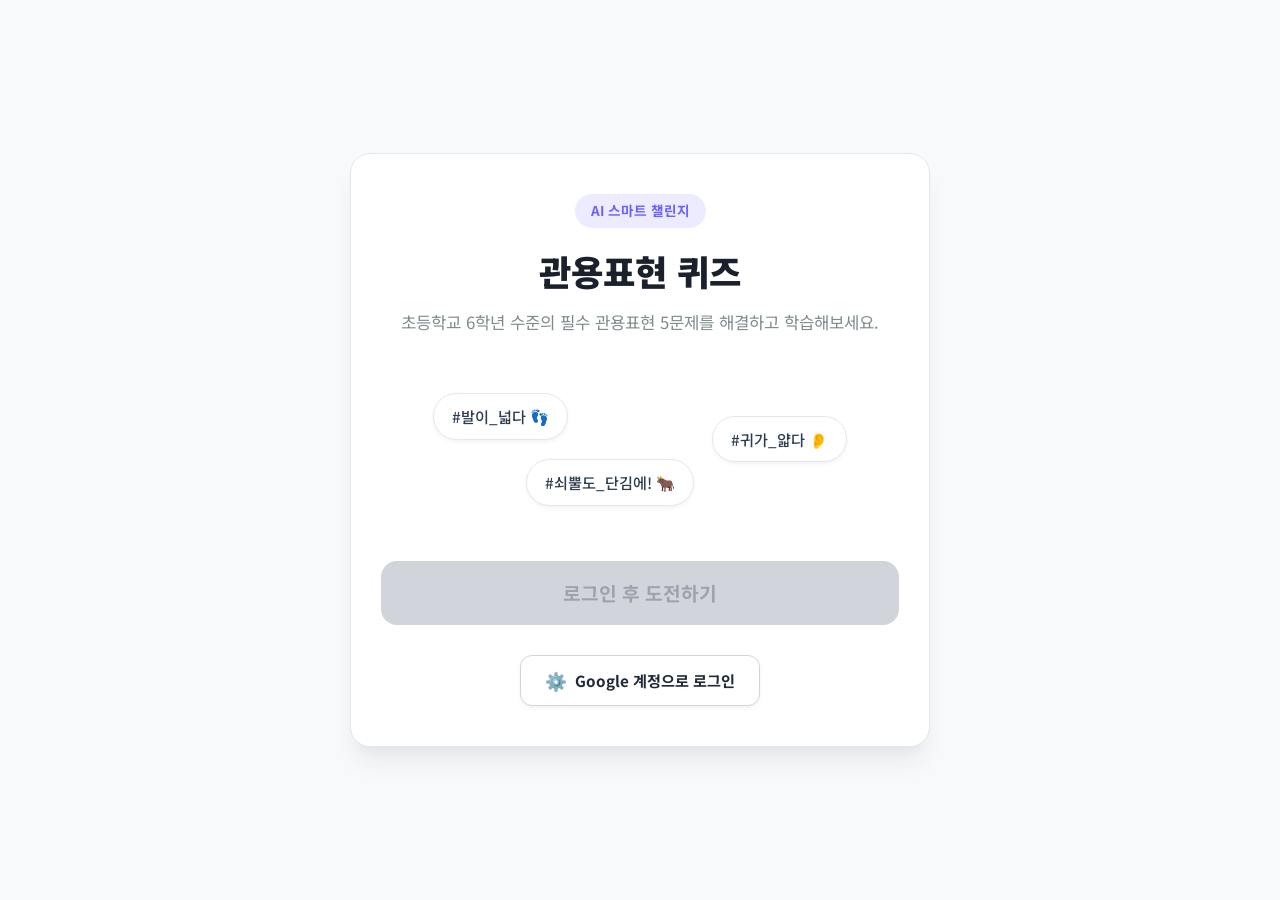
==== index.html @ feeb72b5 "23navucho 관리자 추가 지원 및 인라인 은폐 강제화로 노출 문제 완벽 해결" ====
<!DOCTYPE html>
<html lang="ko">
<head>
  <meta charset="UTF-8">
  <meta name="viewport" content="width=device-width, initial-scale=1.0">
  <title>도전! 초등학교 6학년 관용표현 퀴즈</title>
  <!-- Google Fonts: Inter와 Noto Sans KR 연결 -->
  <link rel="preconnect" href="https://fonts.googleapis.com">
  <link rel="preconnect" href="https://fonts.gstatic.com" crossorigin>
  <link href="https://fonts.googleapis.com/css2?family=Inter:wght@300;400;500;600;700;800;900&family=Noto+Sans+KR:wght@300;400;500;700;900&display=swap" rel="stylesheet">
  <link rel="stylesheet" href="style.css?v=2.0">
  
  <!-- =============================================================
   * Firebase SDK CDN 연결 (Compat 모드 사용으로 정적 JS 연동 최적화)
   * ============================================================= -->
  <script defer src="https://www.gstatic.com/firebasejs/10.8.0/firebase-app-compat.js"></script>
  <script defer src="https://www.gstatic.com/firebasejs/10.8.0/firebase-auth-compat.js"></script>
  <script defer src="https://www.gstatic.com/firebasejs/10.8.0/firebase-firestore-compat.js"></script>
</head>
<body>
  <div class="container">
    <!-- 1. 메인 시작 화면 -->
    <section id="screen-start" class="screen active">
      <div class="card start-card">
        <div class="badge neon-badge">AI 스마트 챌린지</div>
        <h1 class="main-title">
          <span class="gradient-text">관용표현 퀴즈</span>
        </h1>
        <p class="subtitle">초등학교 6학년 수준의 필수 관용표현 5문제를 해결하고 학습해보세요.</p>
        
        <!-- 플로팅 프롬프트 칩 그래픽 -->
        <div class="start-graphic">
          <div class="prompt-chip chip-1">#발이_넓다 👣</div>
          <div class="prompt-chip chip-2">#귀가_얇다 👂</div>
          <div class="prompt-chip chip-3">#쇠뿔도_단김에! 🐂</div>
        </div>
        
        <!-- 로그인 상태에 따라 시작 버튼이 켜집니다 -->
        <button id="btn-start" class="btn btn-primary btn-large" disabled>로그인 후 도전하기</button>

        <!-- [레이아웃 변경] 시작하기 버튼 아래로 이동 및 프리미엄 구조로 보강된 로그인 컨테이너 -->
        <div id="auth-container" class="auth-bar-bottom">
          <div id="user-info" class="user-info-box-premium hidden">
            <div class="user-profile-header">
              <img id="user-photo" src="" alt="프로필 사진" class="profile-img-premium">
              <div class="user-profile-details">
                <span class="user-status-label">인증된 사용자</span>
                <span id="user-name" class="profile-name-premium">사용자명</span>
              </div>
            </div>
            <!-- [추가] 관리자 계정 전용 대시보드 이동 링크 버튼 (인라인 스타일 강제 숨김 처리) -->
            <a href="admin.html" id="btn-admin-link" class="btn btn-admin-premium" style="display: none;">교사용 대시보드 ➡️</a>
            <button id="btn-logout" class="btn btn-logout-premium">로그아웃</button>
          </div>
          <div id="login-box" class="login-box-container">
            <button id="btn-login-google" class="btn btn-google-premium">
              <span class="g-icon">⚙️</span> Google 계정으로 로그인
            </button>
          </div>
        </div>
      </div>
    </section>

    <!-- 2. 퀴즈 풀이 화면 -->
    <section id="screen-quiz" class="screen">
      <div class="quiz-header">
        <div class="progress-container">
          <div class="progress-info">
            <span class="progress-label">진행 상황</span>
            <span id="quiz-progress-text" class="gradient-text">1 / 5</span>
          </div>
          <div class="progress-bar-bg">
            <div id="quiz-progress-fill" class="progress-bar-fill"></div>
          </div>
        </div>
      </div>
      
      <div class="card quiz-card">
        <div class="quiz-question-box">
          <span class="question-number-badge" id="question-number">Q1.</span>
          <h2 id="quiz-question" class="question-text">질문 텍스트가 들어갈 자리입니다.</h2>
        </div>
        <div id="quiz-options" class="options-grid">
          <!-- 자바스크립트로 4지선다 버튼을 생성합니다 -->
        </div>
      </div>
    </section>

    <!-- 3. 결과 화면 -->
    <section id="screen-result" class="screen">
      <div class="card result-card">
        <div class="badge success-badge neon-badge-success">분석 완료</div>
        <h1 class="result-title">나의 종합 점수</h1>
        
        <div class="score-container">
          <div class="score-circle">
            <span id="result-score" class="score-value">0</span>
            <span class="score-max">/ 100</span>
          </div>
        </div>
        
        <p id="result-message" class="result-message">데이터 계산 중...</p>
        
        <!-- 오답 노트 섹션 -->
        <div class="review-section">
          <h3 class="review-title">📝 오답 분석 보고서</h3>
          <div id="review-list" class="review-list">
            <!-- 자바스크립트로 푼 문항 정보(정오답 해설)가 렌더링됩니다 -->
          </div>
        </div>

        <!-- 파이어베이스 데이터베이스 기반 나의 과거 도전 이력 섹션 -->
        <div class="history-section">
          <h3 class="history-title">📊 나의 과거 도전 기록 (최근 5회)</h3>
          <div class="table-container">
            <table class="history-table">
              <thead>
                <tr>
                  <th>도전 날짜</th>
                  <th>맞힌 문제</th>
                  <th>최종 점수</th>
                </tr>
              </thead>
              <tbody id="history-list">
                <!-- 파이어베이스 Firestore에서 가져온 데이터가 동적 추가됩니다 -->
                <tr>
                  <td colspan="3" class="table-empty">로딩 중이거나 기록이 없습니다.</td>
                </tr>
              </tbody>
            </table>
          </div>
        </div>
        
        <div class="button-group">
          <button id="btn-restart" class="btn btn-primary">다시 도전하기</button>
        </div>
      </div>
    </section>
  </div>

  <script defer src="app.js?v=2.0"></script>
</body>
</html>
---- style.css ----
/* -------------------------------------------------------------
 * 1. 디자인 시스템 정의 (원래의 밝고 산뜻한 라이트 테마 변수)
 * ------------------------------------------------------------- */
:root {
  --bg-color: #f8f9fa;
  --card-bg: #ffffff;
  --card-inner: #f1f3f5;
  
  --primary-color: #6c63ff;
  --primary-hover: #5850dd;
  --primary-light: #ecebff;
  
  /* 피드백 컬러 */
  --success-color: #2ecc71;
  --success-light: #eafaf1;
  --error-color: #e74c3c;
  --error-light: #fdedec;
  
  /* 텍스트 및 기본 경계 */
  --text-primary: #2c3e50;
  --text-muted: #7f8c8d;
  --border-color: #e2e8f0;
  --border-hover: #6c63ff;
  
  --font-family: 'Noto Sans KR', -apple-system, BlinkMacSystemFont, "Segoe UI", Roboto, sans-serif;
  --shadow-sm: 0 2px 4px rgba(0, 0, 0, 0.05);
  --shadow-md: 0 10px 15px -3px rgba(108, 99, 255, 0.08), 0 4px 6px -2px rgba(108, 99, 255, 0.04);
  --shadow-lg: 0 20px 25px -5px rgba(0, 0, 0, 0.06), 0 10px 10px -5px rgba(0, 0, 0, 0.03);
  
  --transition-normal: 0.3s cubic-bezier(0.4, 0, 0.2, 1);
  --transition-fast: 0.15s ease;
  --border-radius-lg: 20px;
  --border-radius-md: 12px;
}

/* -------------------------------------------------------------
 * 2. Reset & Base Styles
 * ------------------------------------------------------------- */
* {
  margin: 0;
  padding: 0;
  box-sizing: border-box;
}

body {
  font-family: var(--font-family);
  background-color: var(--bg-color);
  color: var(--text-primary);
  min-height: 100vh;
  display: flex;
  justify-content: center;
  align-items: center;
  padding: 20px;
  line-height: 1.6;
}

.container {
  width: 100%;
  max-width: 580px;
  position: relative;
}

/* -------------------------------------------------------------
 * 3. Screen Control (SPA 전환)
 * ------------------------------------------------------------- */
.screen {
  display: none;
  opacity: 0;
  transform: translateY(15px);
  transition: opacity var(--transition-normal), transform var(--transition-normal);
}

.screen.active {
  display: block;
  opacity: 1;
  transform: translateY(0);
  animation: slideUp 0.5s cubic-bezier(0.16, 1, 0.3, 1) forwards;
}

@keyframes slideUp {
  from {
    opacity: 0;
    transform: translateY(20px);
  }
  to {
    opacity: 1;
    transform: translateY(0);
  }
}

/* -------------------------------------------------------------
 * 4. Card & Badge & Buttons
 * ------------------------------------------------------------- */
.card {
  background: var(--card-bg);
  border-radius: var(--border-radius-lg);
  padding: 40px 30px;
  box-shadow: var(--shadow-lg);
  border: 1px solid var(--border-color);
  text-align: center;
  position: relative;
}

.badge {
  display: inline-block;
  background-color: var(--primary-light);
  color: var(--primary-color);
  padding: 6px 16px;
  border-radius: 50px;
  font-size: 0.85rem;
  font-weight: 700;
  margin-bottom: 20px;
}

.neon-badge {
  background-color: var(--primary-light);
  color: var(--primary-color);
}

.neon-badge-success {
  background-color: var(--success-light);
  color: var(--success-color);
}

.btn {
  font-family: var(--font-family);
  border: none;
  outline: none;
  cursor: pointer;
  font-weight: 700;
  border-radius: 12px;
  transition: all var(--transition-fast);
  width: 100%;
  display: inline-flex;
  justify-content: center;
  align-items: center;
}

.btn-primary {
  background-color: var(--primary-color);
  color: #ffffff;
  padding: 16px 24px;
  font-size: 1.1rem;
  box-shadow: 0 4px 6px rgba(108, 99, 255, 0.2);
}

.btn-primary:hover:not(:disabled) {
  background-color: var(--primary-hover);
  transform: translateY(-2px);
  box-shadow: 0 6px 12px rgba(108, 99, 255, 0.3);
}

.btn-primary:active:not(:disabled) {
  transform: translateY(0);
}

.btn-large {
  padding: 18px 32px;
  font-size: 1.2rem;
  border-radius: 16px;
}

/* -------------------------------------------------------------
 * 5. Screen 1: Start Screen (원래의 밝고 아기자기한 디자인)
 * ------------------------------------------------------------- */
.main-title {
  font-size: 2.2rem;
  font-weight: 900;
  margin-bottom: 15px;
  color: #1a202c;
  line-height: 1.3;
}

.subtitle {
  color: var(--text-muted);
  font-size: 1.05rem;
  margin-bottom: 35px;
}

/* 둥둥 떠다니는 말풍선 애니메이션 */
.start-graphic {
  position: relative;
  height: 150px;
  margin-bottom: 40px;
  display: flex;
  justify-content: center;
  align-items: center;
}

.prompt-chip {
  position: absolute;
  background-color: #ffffff;
  border: 1px solid var(--border-color);
  padding: 10px 18px;
  border-radius: 50px;
  font-weight: 500;
  font-size: 0.95rem;
  box-shadow: var(--shadow-sm);
  color: var(--text-primary);
}

.chip-1 {
  left: 10%;
  top: 15%;
  animation: float 4s infinite ease-in-out;
}

.chip-2 {
  right: 10%;
  top: 30%;
  animation: float 4s infinite ease-in-out 1.5s;
}

.chip-3 {
  bottom: 10%;
  left: 28%;
  animation: float 4s infinite ease-in-out 0.7s;
}

@keyframes float {
  0%, 100% {
    transform: translateY(0) rotate(0deg);
  }
  50% {
    transform: translateY(-12px) rotate(2deg);
  }
}

/* -------------------------------------------------------------
 * 6. Screen 2: Quiz Screen
 * ------------------------------------------------------------- */
.quiz-header {
  margin-bottom: 25px;
}

.progress-container {
  background: var(--card-bg);
  border-radius: 15px;
  padding: 15px 20px;
  box-shadow: var(--shadow-sm);
  border: 1px solid var(--border-color);
}

.progress-info {
  display: flex;
  justify-content: space-between;
  margin-bottom: 8px;
  font-size: 0.9rem;
  font-weight: 700;
}

.progress-label {
  color: var(--text-muted);
}

.progress-bar-bg {
  background-color: #e2e8f0;
  height: 8px;
  border-radius: 10px;
  overflow: hidden;
}

.progress-bar-fill {
  background: var(--primary-color);
  height: 100%;
  width: 0%;
  border-radius: 10px;
  transition: width 0.4s cubic-bezier(0.4, 0, 0.2, 1);
}

.quiz-card {
  text-align: left;
  padding: 35px 25px;
}

.quiz-question-box {
  margin-bottom: 30px;
}

.question-number-badge {
  font-size: 1.1rem;
  font-weight: 900;
  color: var(--primary-color);
  display: block;
  margin-bottom: 5px;
}

.question-text {
  font-size: 1.35rem;
  font-weight: 700;
  color: #1a202c;
  line-height: 1.45;
}

/* 4지선다 옵션 리스트 */
.options-grid {
  display: flex;
  flex-direction: column;
  gap: 12px;
}

.option-btn {
  background-color: #ffffff;
  border: 2px solid var(--border-color);
  color: var(--text-primary);
  text-align: left;
  padding: 16px 20px;
  border-radius: 12px;
  font-size: 1.05rem;
  font-weight: 500;
  width: 100%;
  cursor: pointer;
  transition: all var(--transition-fast);
  display: flex;
  align-items: center;
  gap: 12px;
  outline: none;
}

.option-num {
  font-size: 0.9rem;
  font-weight: 800;
  color: var(--text-muted);
  background: var(--card-inner);
  width: 26px;
  height: 26px;
  display: inline-flex;
  align-items: center;
  justify-content: center;
  border-radius: 6px;
  border: 1px solid var(--border-color);
}

.option-btn:hover:not(:disabled) {
  border-color: var(--primary-color);
  background-color: var(--primary-light);
  transform: translateX(4px);
}

.option-btn:disabled {
  cursor: not-allowed;
}

/* 채점 완료 피드백 */
.option-btn.selected-correct {
  border-color: var(--success-color);
  background-color: var(--success-light);
  color: var(--success-color);
  font-weight: 700;
}

.option-btn.selected-correct .option-num {
  background-color: var(--success-color);
  color: #ffffff;
  border-color: var(--success-color);
}

.option-btn.selected-incorrect {
  border-color: var(--error-color);
  background-color: var(--error-light);
  color: var(--error-color);
  font-weight: 700;
}

.option-btn.selected-incorrect .option-num {
  background-color: var(--error-color);
  color: #ffffff;
  border-color: var(--error-color);
}

.option-btn.dimmed {
  opacity: 0.55;
}

/* -------------------------------------------------------------
 * 7. Screen 3: Result Screen & 오답 분석 리포트
 * ------------------------------------------------------------- */
.result-card {
  padding: 45px 25px;
}

.result-title {
  font-size: 1.4rem;
  color: var(--text-muted);
  font-weight: 700;
  margin-bottom: 25px;
}

/* 원형 점수 서클 */
.score-container {
  display: flex;
  justify-content: center;
  margin-bottom: 30px;
}

.score-circle {
  width: 150px;
  height: 150px;
  border-radius: 50%;
  background: radial-gradient(circle, #ffffff 50%, #f9f9fb 100%);
  border: 10px solid var(--primary-color);
  box-shadow: inset 0 0 10px rgba(108, 99, 255, 0.1), var(--shadow-sm);
  display: flex;
  flex-direction: column;
  justify-content: center;
  align-items: center;
  animation: popIn 0.6s cubic-bezier(0.34, 1.56, 0.64, 1) forwards;
}

.score-value {
  font-size: 2.8rem;
  font-weight: 900;
  color: var(--primary-color);
  line-height: 1;
}

.score-max {
  font-size: 0.95rem;
  color: var(--text-muted);
  font-weight: 500;
  margin-top: 5px;
}

.result-message {
  font-size: 1.15rem;
  font-weight: 700;
  color: var(--text-primary);
  margin-bottom: 40px;
  padding: 0 15px;
}

@keyframes popIn {
  from {
    transform: scale(0.6);
    opacity: 0;
  }
  to {
    transform: scale(1);
    opacity: 1;
  }
}

/* 오답 분석 디자인 */
.review-section {
  text-align: left;
  border-top: 2px dashed var(--border-color);
  padding-top: 30px;
  margin-bottom: 40px;
}

.review-title {
  font-size: 1.15rem;
  font-weight: 700;
  margin-bottom: 20px;
  color: #1a202c;
  display: flex;
  align-items: center;
  gap: 8px;
}

.review-list {
  display: flex;
  flex-direction: column;
  gap: 15px;
}

.review-item {
  border-radius: 12px;
  padding: 18px;
  border: 1px solid var(--border-color);
  background-color: #fcfcfd;
}

.review-item.correct {
  border-left: 5px solid var(--success-color);
}

.review-item.incorrect {
  border-left: 5px solid var(--error-color);
  background-color: #fffdfd;
}

.review-q-header {
  display: flex;
  justify-content: space-between;
  align-items: flex-start;
  margin-bottom: 10px;
  gap: 10px;
}

.review-q-title {
  font-size: 1rem;
  font-weight: 700;
  color: var(--text-primary);
  line-height: 1.45;
}

.review-status-badge {
  font-size: 0.8rem;
  font-weight: 700;
  padding: 3px 8px;
  border-radius: 6px;
  white-space: nowrap;
}

.correct .review-status-badge {
  background-color: var(--success-light);
  color: var(--success-color);
}

.incorrect .review-status-badge {
  background-color: var(--error-light);
  color: var(--error-color);
}

.review-answers {
  font-size: 0.9rem;
  margin-bottom: 10px;
  color: var(--text-primary);
}

.review-user-ans {
  margin-bottom: 4px;
}

.review-user-ans span.wrong {
  color: var(--error-color);
  font-weight: 700;
}

.review-correct-ans span {
  color: var(--success-color);
  font-weight: 700;
}

/* 해설 박스 */
.review-explanation {
  background-color: #f7fafc;
  padding: 12px;
  border-radius: 8px;
  font-size: 0.88rem;
  border: 1px solid var(--border-color);
}

.incorrect .review-explanation {
  background-color: #fff9f9;
  border-color: #ffd8d8;
}

.explanation-title {
  font-weight: 700;
  color: var(--text-primary);
  margin-bottom: 4px;
  display: block;
}

.explanation-desc {
  color: #4a5568;
  display: block;
  margin-bottom: 4px;
}

.explanation-example {
  color: var(--text-muted);
  font-style: italic;
  font-size: 0.85rem;
}

.button-group {
  margin-top: 20px;
}

/* -------------------------------------------------------------
 * 8. Firebase Auth & Firestore DB UI (라이트 테마 버전)
 * ------------------------------------------------------------- */
.auth-bar-bottom {
  display: flex;
  justify-content: center;
  align-items: center;
  margin-top: 30px;
  width: 100%;
}

/* 라이트 모드형 구글 로그인 사용자 카드 */
.user-info-box-premium {
  display: flex;
  flex-direction: column;
  align-items: center;
  gap: 12px;
  background-color: #ffffff;
  border: 1px solid var(--border-color);
  padding: 16px 20px;
  border-radius: var(--border-radius-md);
  box-shadow: var(--shadow-md);
  width: 100%;
  max-width: 320px;
  transition: all var(--transition-fast);
}

.user-info-box-premium:hover {
  transform: translateY(-2px);
  box-shadow: var(--shadow-lg);
  border-color: var(--primary-color);
}

.user-info-box-premium.hidden {
  display: none !important;
}

.user-profile-header {
  display: flex;
  align-items: center;
  gap: 12px;
  width: 100%;
}

.profile-img-premium {
  width: 40px;
  height: 40px;
  border-radius: 50%;
  border: 2px solid var(--primary-color);
  object-fit: cover;
  box-shadow: 0 2px 5px rgba(108, 99, 255, 0.2);
}

.user-profile-details {
  display: flex;
  flex-direction: column;
  text-align: left;
}

.user-status-label {
  font-size: 0.7rem;
  font-weight: 700;
  color: var(--text-muted);
  text-transform: uppercase;
  letter-spacing: 0.05em;
}

.profile-name-premium {
  font-size: 1rem;
  font-weight: 700;
  color: var(--text-primary);
}

/* 라이트 모드 로그아웃 버튼 */
.btn-logout-premium {
  background-color: #fff5f5 !important;
  color: var(--error-color) !important;
  border: 1px solid rgba(231, 76, 60, 0.2) !important;
  padding: 8px 16px;
  font-size: 0.85rem;
  font-weight: 700;
  border-radius: 8px;
  width: 100%;
  transition: all var(--transition-fast);
}

.btn-logout-premium:hover {
  background-color: var(--error-color) !important;
  color: #ffffff !important;
  border-color: var(--error-color) !important;
}

/* 라이트 모드 구글 로그인 버튼 */
.btn-google-premium {
  background-color: #ffffff !important;
  color: #1f2937 !important;
  border: 1px solid #d1d5db !important;
  padding: 12px 24px;
  font-size: 0.95rem;
  font-weight: 700;
  border-radius: var(--border-radius-md);
  box-shadow: var(--shadow-sm);
  display: inline-flex;
  gap: 8px;
  align-items: center;
  width: 100%;
  max-width: 320px;
  justify-content: center;
  transition: all var(--transition-fast);
}

.btn-google-premium:hover {
  background-color: #f9fafb !important;
  border-color: #9ca3af !important;
  box-shadow: var(--shadow-md);
  transform: translateY(-1px);
}

.btn-google-premium .g-icon {
  font-size: 1.1rem;
}

/* 시작 버튼 비활성화 시 스타일 */
.btn-primary:disabled {
  background-color: #d1d5db !important;
  color: #9ca3af !important;
  cursor: not-allowed;
  box-shadow: none !important;
  transform: none !important;
}

/* 과거 이력 섹션 스타일 */
.history-section {
  text-align: left;
  border-top: 2px dashed var(--border-color);
  padding-top: 30px;
  margin-top: 30px;
  margin-bottom: 20px;
}

.history-title {
  font-size: 1.15rem;
  font-weight: 700;
  margin-bottom: 15px;
  color: var(--text-primary);
}

.table-container {
  width: 100%;
  overflow-x: auto;
  border-radius: var(--border-radius-md);
  border: 1px solid var(--border-color);
  background-color: #ffffff;
  box-shadow: var(--shadow-sm);
}

.history-table {
  width: 100%;
  border-collapse: collapse;
  font-size: 0.9rem;
  text-align: center;
}

.history-table th {
  background-color: #f8f9fa;
  color: var(--text-muted);
  font-weight: 700;
  padding: 12px 8px;
  border-bottom: 1px solid var(--border-color);
}

.history-table td {
  padding: 12px 8px;
  border-bottom: 1px solid #f1f3f5;
  color: var(--text-primary);
}

.history-table tr:last-child td {
  border-bottom: none;
}

.history-table tr:nth-child(even) {
  background-color: #fdfdfd;
}

.table-empty {
  color: var(--text-muted) !important;
  font-style: italic;
  padding: 25px 8px !important;
}

/* -------------------------------------------------------------
 * 9. Responsive Design
 * ------------------------------------------------------------- */
@media (max-width: 480px) {
  body {
    padding: 10px;
  }
  
  .card {
    padding: 30px 15px;
  }
  
  .main-title {
    font-size: 1.7rem;
  }
  
  .prompt-chip {
    font-size: 0.8rem;
    padding: 8px 14px;
  }
  
  .quiz-card {
    padding: 25px 15px;
  }
  
  .question-text {
    font-size: 1.15rem;
  }
  
  .option-btn {
    font-size: 0.95rem;
    padding: 14px 16px;
  }
  
  .score-circle {
    width: 130px;
    height: 130px;
  }
  
  .score-value {
    font-size: 2.3rem;
  }
}

/* -------------------------------------------------------------
 * 10. 관리자 페이지(admin.html) 전용 라이트 모드 스타일
 * ------------------------------------------------------------- */
.admin-container {
  width: 100%;
  max-width: 900px;
  margin: 40px auto;
  padding: 0 20px;
  animation: slideUp 0.5s cubic-bezier(0.16, 1, 0.3, 1) forwards;
}

.admin-card {
  background: var(--card-bg);
  border-radius: var(--border-radius-lg);
  padding: 40px;
  box-shadow: var(--shadow-lg);
  border: 1px solid var(--border-color);
  margin-bottom: 30px;
  text-align: left;
}

.admin-title-area {
  margin-bottom: 30px;
  border-bottom: 2px solid var(--border-color);
  padding-bottom: 20px;
}

.admin-main-title {
  font-size: 2rem;
  font-weight: 900;
  color: #1a202c;
  display: flex;
  align-items: center;
  gap: 10px;
}

.admin-subtitle {
  color: var(--text-muted);
  font-size: 0.95rem;
  margin-top: 6px;
}

/* 요약 지표 스탯 그리드 */
.stats-grid {
  display: grid;
  grid-template-columns: repeat(auto-fit, minmax(180px, 1fr));
  gap: 20px;
  margin-bottom: 35px;
}

.stat-card {
  background-color: var(--primary-light);
  border: 1.5px solid rgba(108, 99, 255, 0.15);
  border-radius: var(--border-radius-md);
  padding: 22px 20px;
  text-align: center;
  transition: all var(--transition-fast);
  box-shadow: var(--shadow-sm);
}

.stat-card:hover {
  transform: translateY(-3px);
  box-shadow: var(--shadow-md);
  border-color: var(--primary-color);
}

.stat-title {
  font-size: 0.82rem;
  font-weight: 700;
  color: var(--text-muted);
  text-transform: uppercase;
  margin-bottom: 8px;
  letter-spacing: 0.05em;
}

.stat-value {
  font-size: 1.9rem;
  font-weight: 900;
  color: var(--primary-color);
  line-height: 1.1;
}

/* 필터 컨트롤 박스 */
.filter-controls {
  display: flex;
  gap: 15px;
  margin-bottom: 25px;
  flex-wrap: wrap;
  width: 100%;
}

.search-input {
  flex: 1;
  min-width: 240px;
  background-color: #ffffff;
  border: 2px solid var(--border-color);
  color: var(--text-primary);
  padding: 14px 20px;
  border-radius: var(--border-radius-md);
  font-size: 0.95rem;
  font-family: var(--font-family);
  outline: none;
  transition: all var(--transition-fast);
  box-shadow: var(--shadow-sm);
}

.search-input:focus {
  border-color: var(--primary-color);
  box-shadow: 0 0 0 3px rgba(108, 99, 255, 0.1);
}

.sort-select {
  background-color: #ffffff;
  border: 2px solid var(--border-color);
  color: var(--text-primary);
  padding: 14px 20px;
  border-radius: var(--border-radius-md);
  font-size: 0.95rem;
  font-family: var(--font-family);
  outline: none;
  cursor: pointer;
  min-width: 180px;
  transition: all var(--transition-fast);
  box-shadow: var(--shadow-sm);
}

.sort-select:focus {
  border-color: var(--primary-color);
}

/* 관리자용 데이터 테이블 스타일 */
.admin-table {
  width: 100%;
  border-collapse: collapse;
  font-size: 0.95rem;
  text-align: left;
}

.admin-table th {
  background-color: #f8f9fa;
  color: var(--text-primary);
  font-weight: 700;
  padding: 16px 20px;
  border-bottom: 2px solid var(--border-color);
}

.admin-table td {
  padding: 16px 20px;
  border-bottom: 1px solid var(--border-color);
  color: var(--text-primary);
  vertical-align: middle;
}

.admin-table tr:hover td {
  background-color: rgba(108, 99, 255, 0.015);
}

.admin-table tr:last-child td {
  border-bottom: none;
}

.badge-score {
  font-weight: 800;
  color: var(--primary-color);
  background-color: var(--primary-light);
  padding: 4px 10px;
  border-radius: 6px;
  display: inline-block;
}

.badge-score-perfect {
  color: var(--success-color);
  background-color: var(--success-light);
}

/* 뒤로 가기 링크 스타일 */
.admin-back-link {
  display: inline-flex;
  align-items: center;
  gap: 8px;
  color: var(--primary-color);
  text-decoration: none;
  font-weight: 700;
  margin-bottom: 25px;
  transition: transform var(--transition-fast);
  font-size: 0.95rem;
}

.admin-back-link:hover {
  transform: translateX(-4px);
}

@media (max-width: 768px) {
  .admin-card {
    padding: 25px 15px;
  }
  
  .admin-table th, .admin-table td {
    padding: 12px 10px;
    font-size: 0.85rem;
  }
}

/* 관리자 전용 대시보드 바로가기 버튼 */
.btn-admin-premium {
  background-color: var(--primary-light) !important;
  color: var(--primary-color) !important;
  border: 1px solid rgba(108, 99, 255, 0.25) !important;
  padding: 10px 18px;
  font-size: 0.9rem;
  font-weight: 700;
  border-radius: 8px;
  width: 100%;
  margin-top: 10px;
  margin-bottom: 5px;
  text-decoration: none;
  transition: all var(--transition-fast);
  display: inline-flex;
  justify-content: center;
  align-items: center;
}

.btn-admin-premium:hover {
  background-color: var(--primary-color) !important;
  color: #ffffff !important;
  border-color: var(--primary-color) !important;
  transform: translateY(-1px);
  box-shadow: 0 4px 6px rgba(108, 99, 255, 0.15);
}

/* 범용 숨김 유틸리티 */
.hidden {
  display: none !important;
}
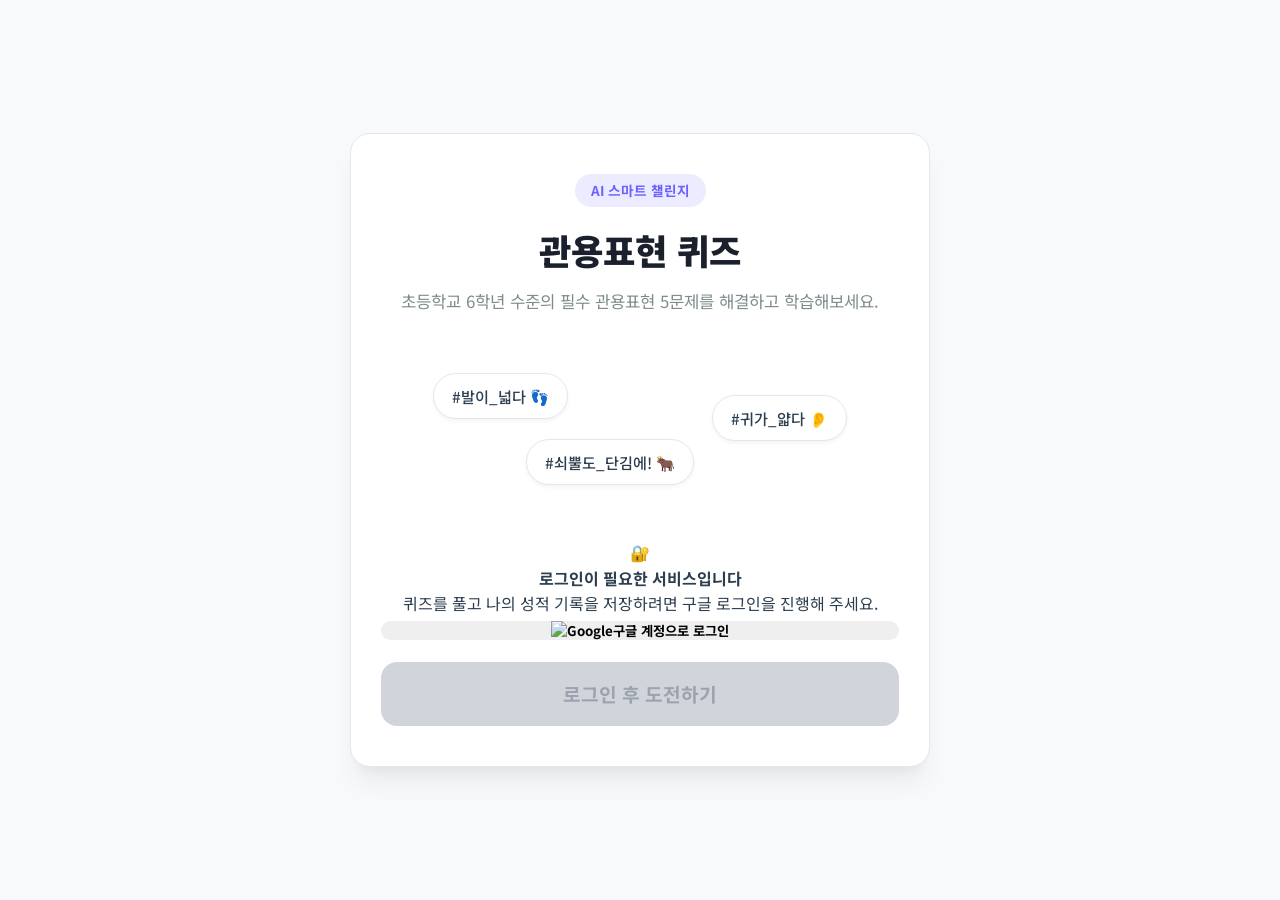
==== commit f0f6318c: "로그인 성공 시 시작 버튼 비활성화 풀림 및 난이도 카드 강제 노출 패치 완료" ====
--- a/index.html
+++ b/index.html
@@ -8,7 +8,7 @@
   <link rel="preconnect" href="https://fonts.googleapis.com">
   <link rel="preconnect" href="https://fonts.gstatic.com" crossorigin>
   <link href="https://fonts.googleapis.com/css2?family=Inter:wght@300;400;500;600;700;800;900&family=Noto+Sans+KR:wght@300;400;500;700;900&display=swap" rel="stylesheet">
-  <link rel="stylesheet" href="style.css?v=2.0">
+  <link rel="stylesheet" href="style.css?v=6.0">
   
   <!-- =============================================================
    * Firebase SDK CDN 연결 (Compat 모드 사용으로 정적 JS 연동 최적화)
@@ -35,29 +35,59 @@
           <div class="prompt-chip chip-3">#쇠뿔도_단김에! 🐂</div>
         </div>
         
-        <!-- 로그인 상태에 따라 시작 버튼이 켜집니다 -->
-        <button id="btn-start" class="btn btn-primary btn-large" disabled>로그인 후 도전하기</button>
-
-        <!-- [레이아웃 변경] 시작하기 버튼 아래로 이동 및 프리미엄 구조로 보강된 로그인 컨테이너 -->
-        <div id="auth-container" class="auth-bar-bottom">
-          <div id="user-info" class="user-info-box-premium hidden">
-            <div class="user-profile-header">
-              <img id="user-photo" src="" alt="프로필 사진" class="profile-img-premium">
-              <div class="user-profile-details">
-                <span class="user-status-label">인증된 사용자</span>
-                <span id="user-name" class="profile-name-premium">사용자명</span>
-              </div>
-            </div>
-            <!-- [추가] 관리자 계정 전용 대시보드 이동 링크 버튼 (인라인 스타일 강제 숨김 처리) -->
-            <a href="admin.html" id="btn-admin-link" class="btn btn-admin-premium" style="display: none;">교사용 대시보드 ➡️</a>
-            <button id="btn-logout" class="btn btn-logout-premium">로그아웃</button>
-          </div>
-          <div id="login-box" class="login-box-container">
-            <button id="btn-login-google" class="btn btn-google-premium">
-              <span class="g-icon">⚙️</span> Google 계정으로 로그인
-            </button>
+        <!-- 구글 사용자 정보 & 바로가기 영역 (로그인 시 노출) -->
+      <div id="user-profile" class="user-profile-box hidden">
+        <div class="user-profile-info">
+          <img id="user-photo" src="" alt="프로필" class="user-avatar">
+          <div class="user-details">
+            <span class="user-badge">인증된 사용자</span>
+            <strong id="user-name">학습자</strong>
           </div>
         </div>
+        <div class="user-actions">
+          <a id="btn-admin-link" href="admin.html" class="btn-admin-link" style="display: none;">교사용 대시보드 ➡️</a>
+          <button id="btn-logout" class="btn-logout-link">로그아웃</button>
+        </div>
+      </div>
+
+      <!-- 구글 로그인 권장 안내 상자 (비로그인 시 노출) -->
+      <div id="login-box" class="login-notice-card">
+        <div class="notice-icon">🔐</div>
+        <div class="notice-content">
+          <h4>로그인이 필요한 서비스입니다</h4>
+          <p>퀴즈를 풀고 나의 성적 기록을 저장하려면 구글 로그인을 진행해 주세요.</p>
+        </div>
+        <button id="btn-login-google" class="btn btn-google">
+          <img src="https://www.gstatic.com/firebasejs/ui/2.0.0/images/auth/google.svg" alt="Google">
+          구글 계정으로 로그인
+        </button>
+      </div>
+
+      <!-- [신규 추가] 난이도 3단계 선택 영역 (로그인 시 노출) -->
+      <div id="difficulty-container" class="difficulty-container hidden" style="display: none;">
+        <h3 class="difficulty-title">🎯 도전할 난이도를 선택하세요</h3>
+        <div class="difficulty-cards">
+          <button type="button" class="btn-diff active" data-diff="easy">
+            <span class="diff-icon">🌱</span>
+            <span class="diff-label">하 (기본)</span>
+            <span class="diff-sub">기초 생활 표현</span>
+          </button>
+          <button type="button" class="btn-diff" data-diff="normal">
+            <span class="diff-icon">🌿</span>
+            <span class="diff-label">중 (보통)</span>
+            <span class="diff-sub">실전 활용 표현</span>
+          </button>
+          <button type="button" class="btn-diff" data-diff="hard">
+            <span class="diff-icon">🔥</span>
+            <span class="diff-label">상 (심화)</span>
+            <span class="diff-sub">고난도 어휘 표현</span>
+          </button>
+        </div>
+      </div>
+
+      <!-- 퀴즈 시작 버튼 -->
+      <div id="quiz-start-group" class="button-group">
+        <button id="btn-start" class="btn btn-primary btn-large" disabled>로그인 후 도전하기</button>
       </div>
     </section>
 
@@ -116,28 +146,32 @@
             <table class="history-table">
               <thead>
                 <tr>
-                  <th>도전 날짜</th>
-                  <th>맞힌 문제</th>
+                  <th>제출 날짜</th>
+                  <th>난이도</th>
+                  <th>맞힌 개수</th>
                   <th>최종 점수</th>
                 </tr>
               </thead>
               <tbody id="history-list">
                 <!-- 파이어베이스 Firestore에서 가져온 데이터가 동적 추가됩니다 -->
                 <tr>
-                  <td colspan="3" class="table-empty">로딩 중이거나 기록이 없습니다.</td>
+                  <td colspan="4" class="table-empty">로딩 중이거나 기록이 없습니다.</td>
                 </tr>
               </tbody>
             </table>
           </div>
         </div>
         
+        <!-- 퀴즈 결과 하단 동작 버튼 그룹 -->
         <div class="button-group">
-          <button id="btn-restart" class="btn btn-primary">다시 도전하기</button>
+          <button id="btn-restart" class="btn btn-primary btn-large">다시 도전하기</button>
+          <!-- [신규 추가] 시작 홈 화면 복귀 버튼 -->
+          <button id="btn-go-home" class="btn btn-secondary btn-large" style="margin-top: 12px; background-color: var(--card-inner) !important; color: var(--text-primary) !important; border: 1px solid var(--border-color) !important;">홈으로</button>
         </div>
       </div>
     </section>
   </div>
 
-  <script defer src="app.js?v=2.0"></script>
+  <script defer src="app.js?v=6.0"></script>
 </body>
 </html>
